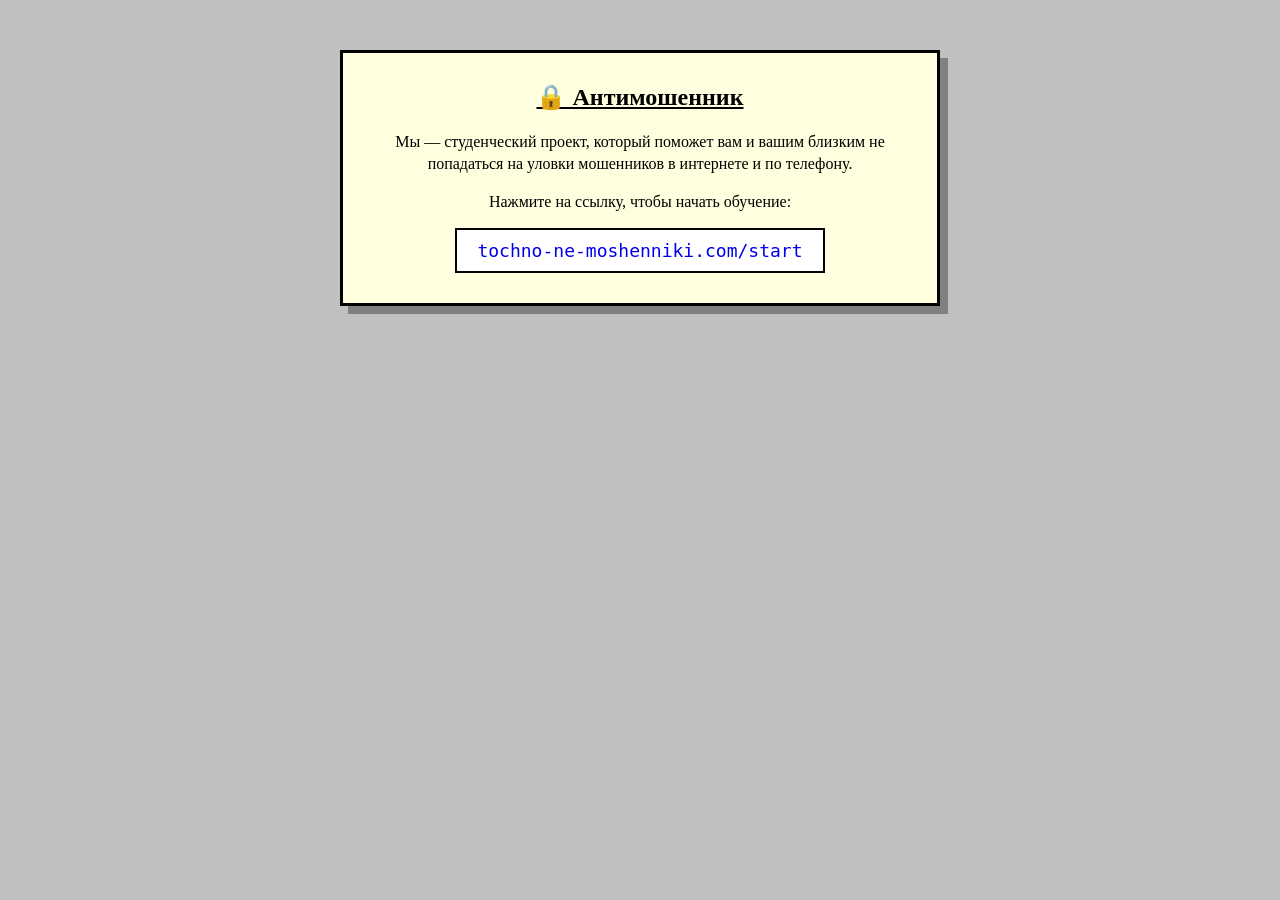
==== index.html @ 99d52fd8 "Первый коммит: начальная версия сайта против мошенников" ====
<!DOCTYPE html>
<html lang="ru">
<head>
    <meta charset="UTF-8">
    <title>Безопасность — проверка</title>
    <link rel="stylesheet" href="style-trap.css">
</head>
<body>
    <div class="trap-container">
        <h1>🔒 Антимошенник</h1>
        <p>Мы — студенческий проект, который поможет вам и вашим близким не попадаться на уловки мошенников в интернете и по телефону.</p>
        <p>Нажмите на ссылку, чтобы начать обучение:</p>
        <a href="#" id="trap-link" class="fake-link">tochno-ne-moshenniki.com/start</a>
    </div>

    <div id="warning-modal" class="modal">
        <div class="modal-content">
            <div class="modal-header">
                <span class="modal-icon">⚠️</span>
                <h2>ВНИМАНИЕ!</h2>
            </div>
            <div class="modal-body">
                <p>Вы только что хотели перейти по ссылке от незнакомого источника.</p>
                <p><strong>НЕ ПЕРЕХОДИТЕ ПО ПОДОЗРИТЕЛЬНЫМ ССЫЛКАМ!</strong></p>
                <p>Мошенники могут украсть ваши данные или установить вирус.</p>
                <div class="modal-img">🎭</div>
            </div>
            <div class="modal-footer">
                <button id="continue-btn">Дальше →</button>
            </div>
        </div>
    </div>

    <script src="script-trap.js"></script>
</body>
</html>
---- style-trap.css ----
* {
    margin: 0;
    padding: 0;
    box-sizing: border-box;
}

body {
    font-family: 'Times New Roman', serif;
    background: #c0c0c0;
    padding: 50px 20px;
}

.trap-container {
    max-width: 600px;
    margin: 0 auto;
    background: #ffffe0;
    border: 3px solid #000;
    padding: 30px;
    text-align: center;
    box-shadow: 8px 8px 0px #808080;
}

h1 {
    font-size: 24px;
    margin-bottom: 20px;
    text-decoration: underline;
}

p {
    font-size: 16px;
    margin-bottom: 15px;
    line-height: 1.4;
}

.fake-link {
    display: inline-block;
    background: #ffffff;
    border: 2px solid #000;
    padding: 10px 20px;
    color: #0000ee;
    text-decoration: none;
    font-family: monospace;
    font-size: 18px;
    cursor: pointer;
}

.fake-link:hover {
    background: #e0e0e0;
}

.modal {
    display: none;
    position: fixed;
    top: 0;
    left: 0;
    width: 100%;
    height: 100%;
    background: rgba(0,0,0,0.7);
    z-index: 1000;
}

.modal-content {
    position: absolute;
    top: 50%;
    left: 50%;
    transform: translate(-50%, -50%);
    background: #fff8dc;
    border: 4px solid #000;
    padding: 20px;
    max-width: 450px;
    width: 90%;
    text-align: center;
}

.modal-header {
    display: flex;
    align-items: center;
    justify-content: center;
    gap: 10px;
    margin-bottom: 20px;
}

.modal-icon {
    font-size: 36px;
}

.modal-header h2 {
    color: #ff0000;
    font-size: 28px;
}

.modal-body p {
    text-align: left;
    margin-bottom: 12px;
}

.modal-img {
    font-size: 60px;
    margin: 20px 0;
}

.modal-footer button {
    background: #000;
    color: white;
    border: none;
    padding: 10px 30px;
    font-size: 18px;
    cursor: pointer;
    font-family: monospace;
}

.modal-footer button:hover {
    background: #333;
}
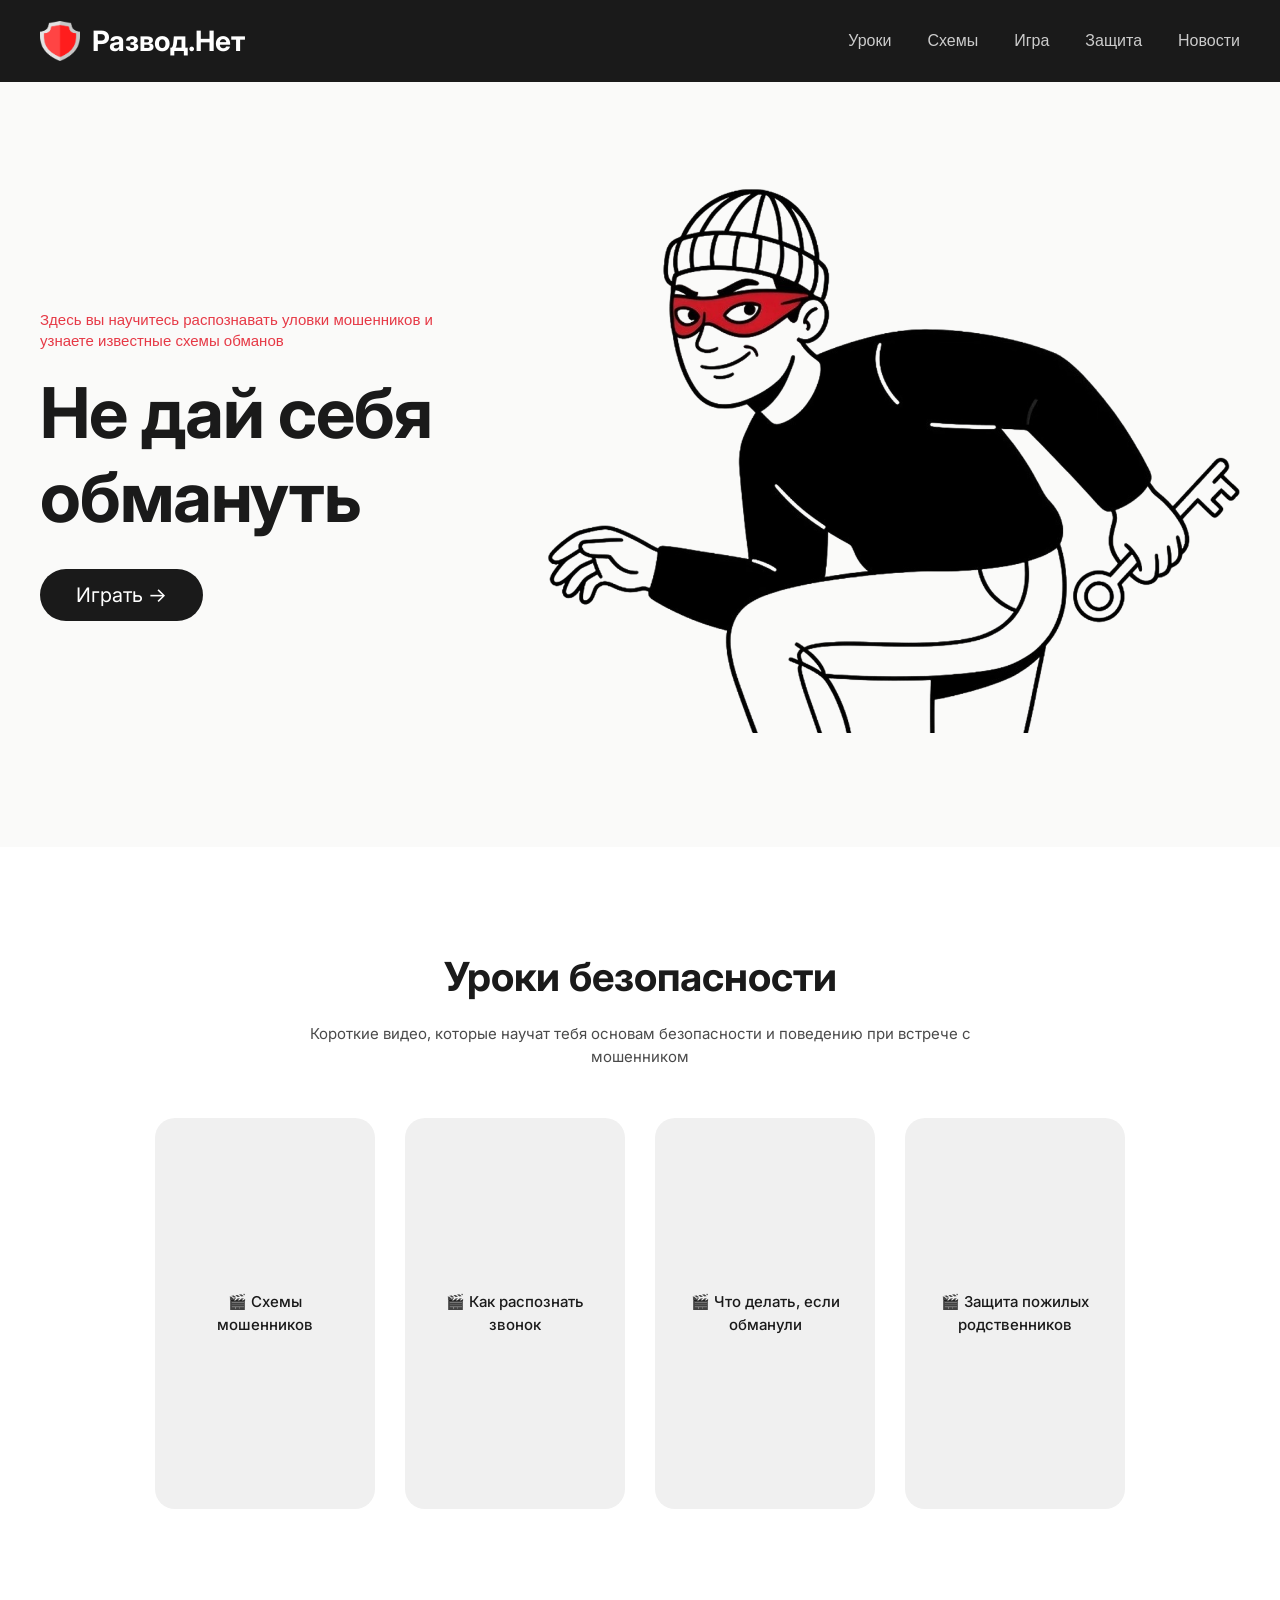
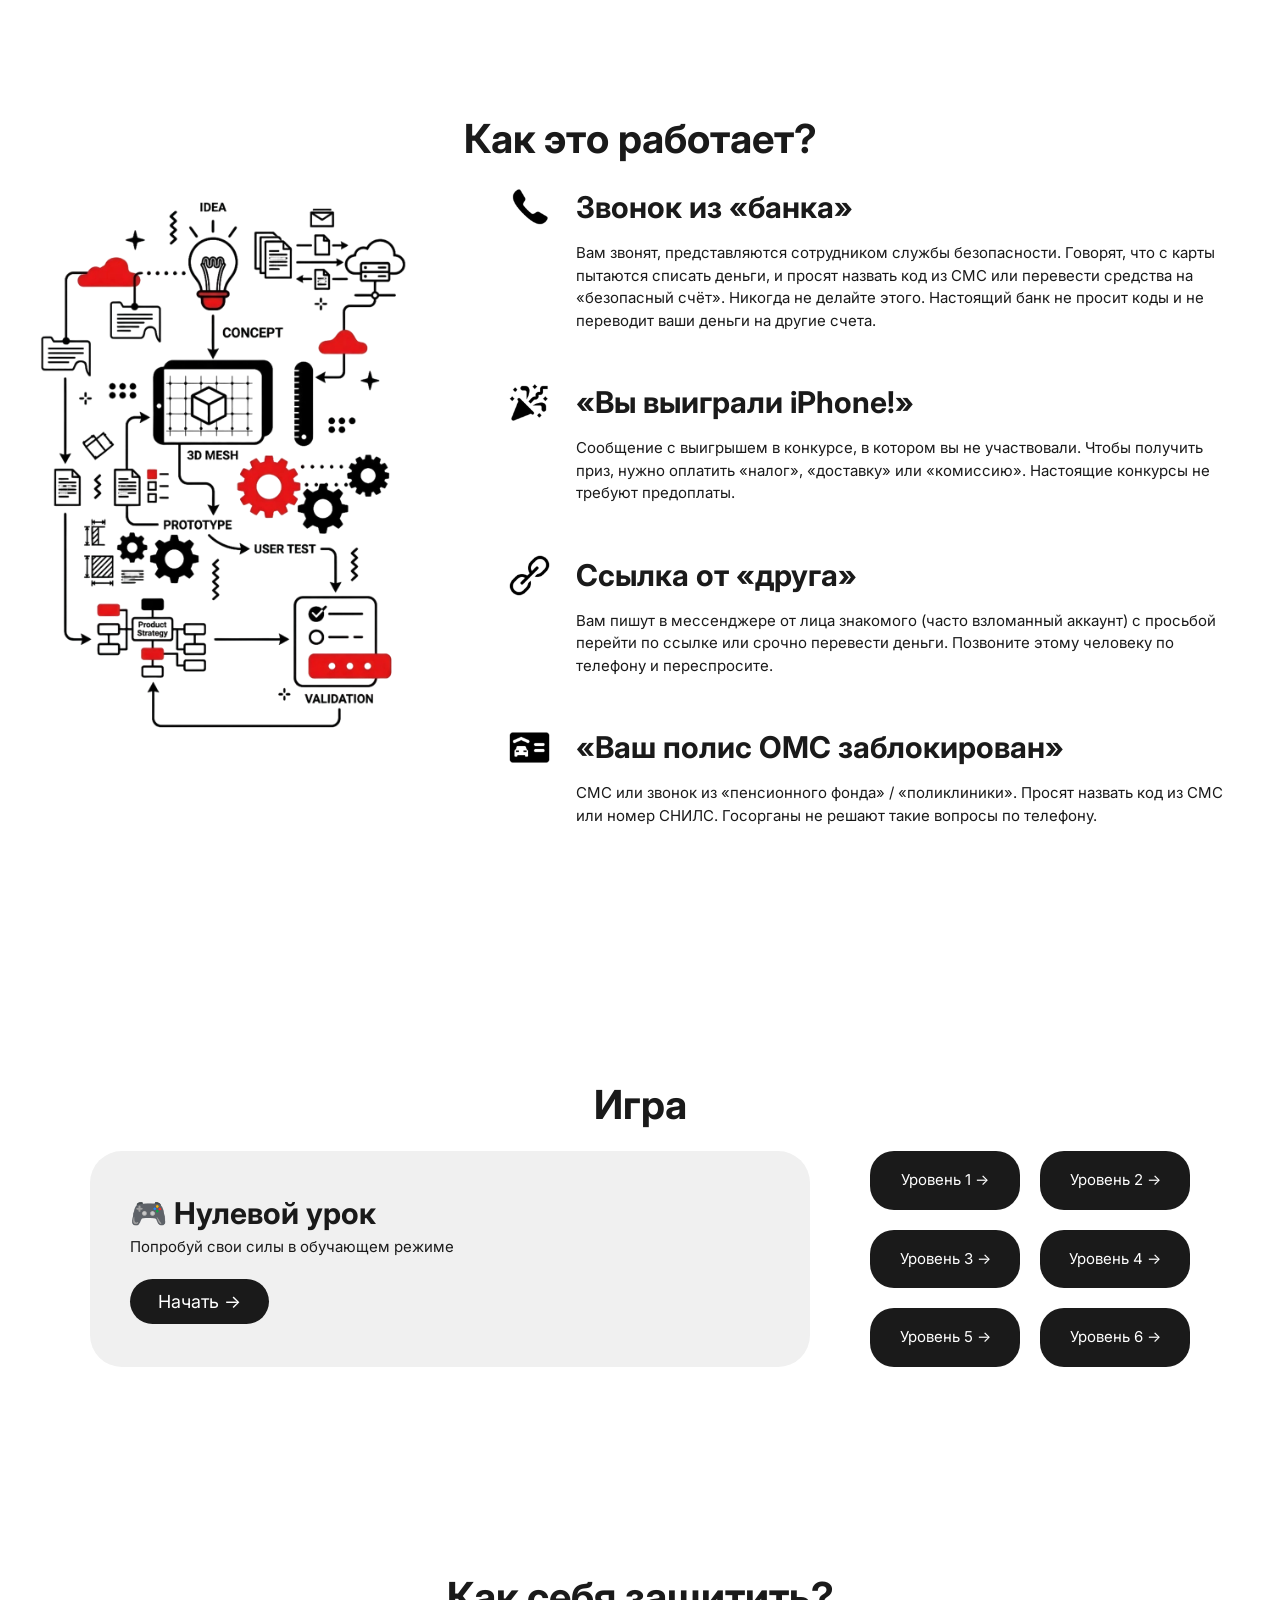
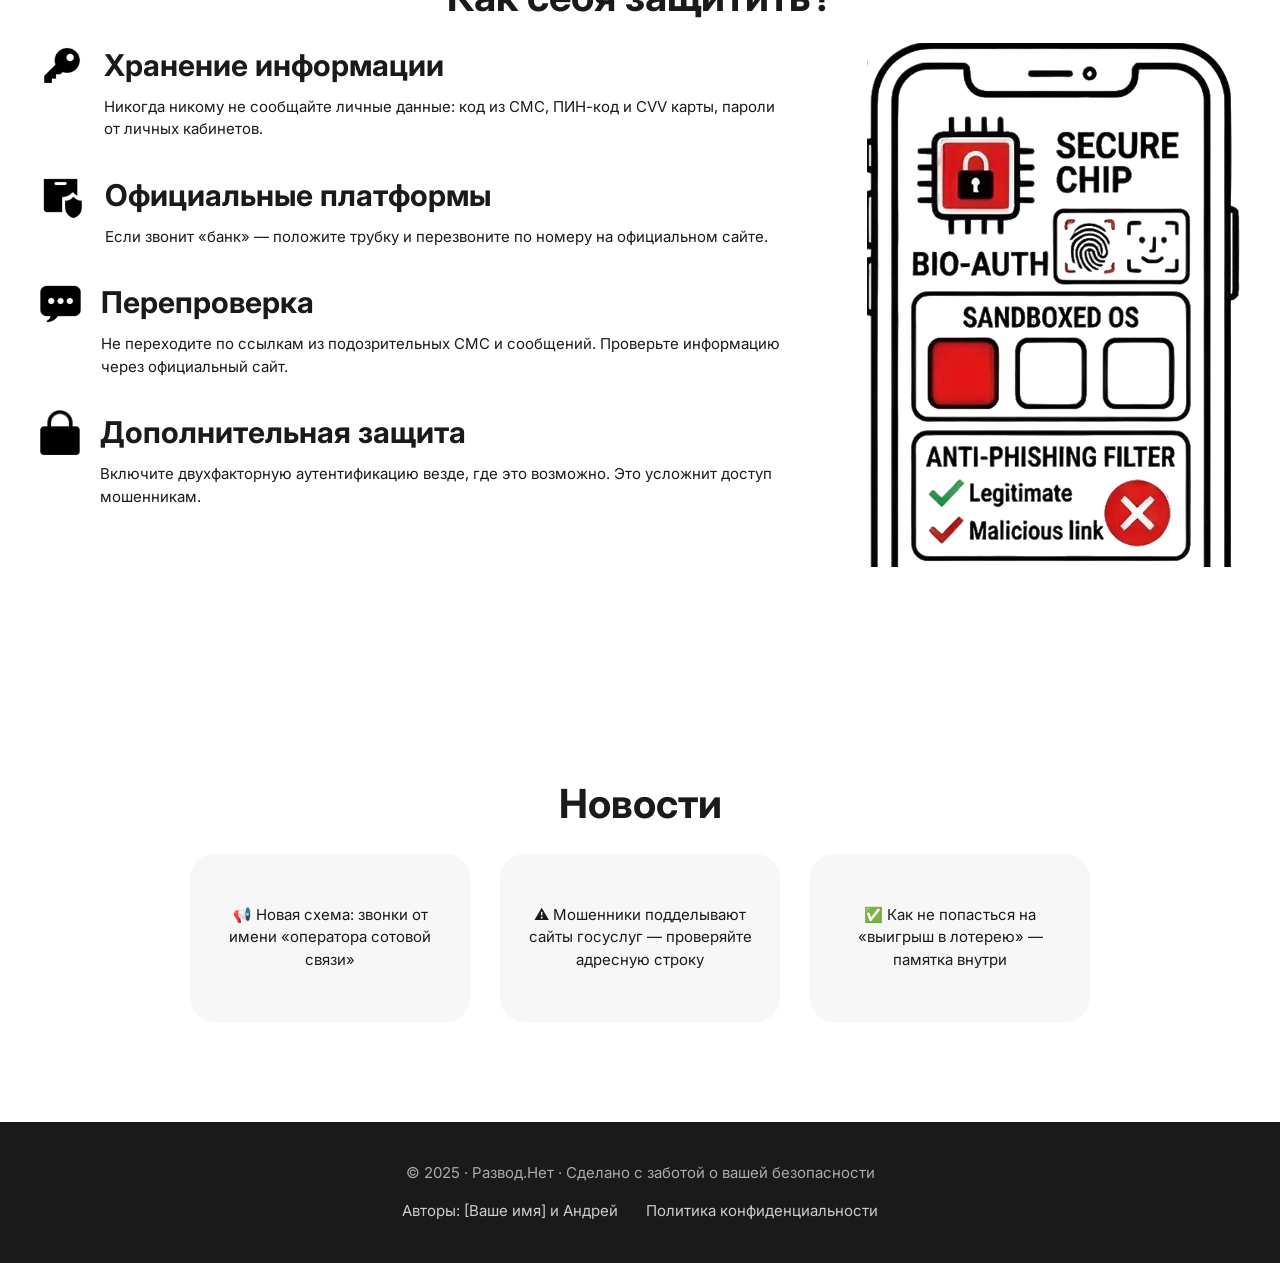
==== commit 8e292e8b: "Обновлён дизайн по макету: Развод.Нет" ====
--- a/index.html
+++ b/index.html
@@ -2,35 +2,172 @@
 <html lang="ru">
 <head>
     <meta charset="UTF-8">
-    <title>Безопасность — проверка</title>
-    <link rel="stylesheet" href="style-trap.css">
+    <meta name="viewport" content="width=device-width, initial-scale=1.0">
+    <title>Развод.Нет — защита от мошенников</title>
+    <link rel="stylesheet" href="style.css">
 </head>
 <body>
-    <div class="trap-container">
-        <h1>🔒 Антимошенник</h1>
-        <p>Мы — студенческий проект, который поможет вам и вашим близким не попадаться на уловки мошенников в интернете и по телефону.</p>
-        <p>Нажмите на ссылку, чтобы начать обучение:</p>
-        <a href="#" id="trap-link" class="fake-link">tochno-ne-moshenniki.com/start</a>
+
+<div class="navbar">
+    <div class="logo">
+        <img src="images/Логотип.png" alt="Логотип" class="logo-img"> 
+        <span>Развод.Нет</span>
     </div>
+    <nav>
+        <a href="#lessons">Уроки</a>
+        <a href="#schemes">Схемы</a>
+        <a href="#game">Игра</a>
+        <a href="#protect">Защита</a>
+        <a href="#news">Новости</a>
+    </nav>
+</div>
 
-    <div id="warning-modal" class="modal">
-        <div class="modal-content">
-            <div class="modal-header">
-                <span class="modal-icon">⚠️</span>
-                <h2>ВНИМАНИЕ!</h2>
+<main>
+    <!-- Hero (увеличен в 1.7 раза) -->
+    <section class="hero">
+        <div class="hero-text">
+            <p class="hero-tagline">Здесь вы научитесь распознавать уловки мошенников и узнаете известные схемы обманов</p>
+            <h1>Не дай себя<br>обмануть</h1>
+            <button class="hero-btn" id="game-scroll">Играть →</button>
+        </div>
+        <div class="hero-image">
+            <img src="images/Вор.png" alt="Вор" class="hero-img">
+        </div>
+    </section>
+
+    <!-- Уроки (вертикальные карточки 9:16) -->
+    <section id="lessons" class="section light">
+        <h2 class="center-title">Уроки безопасности</h2>
+        <p class="section-desc center">Короткие видео, которые научат тебя основам безопасности и поведению при встрече с мошенником</p>
+        <div class="cards">
+            <div class="card">🎬 Схемы мошенников</div>
+            <div class="card">🎬 Как распознать звонок</div>
+            <div class="card">🎬 Что делать, если обманули</div>
+            <div class="card">🎬 Защита пожилых родственников</div>
+        </div>
+    </section>
+
+    <!-- Схемы: декоративное изображение слева, текст + иконки справа -->
+    <section id="schemes" class="section light">
+        <h2 class="center-title">Как это работает?</h2>
+        <div class="schemes-layout">
+            <div class="schemes-decor">
+                <img src="images/Схемы.png" alt="Схемы">
             </div>
-            <div class="modal-body">
-                <p>Вы только что хотели перейти по ссылке от незнакомого источника.</p>
-                <p><strong>НЕ ПЕРЕХОДИТЕ ПО ПОДОЗРИТЕЛЬНЫМ ССЫЛКАМ!</strong></p>
-                <p>Мошенники могут украсть ваши данные или установить вирус.</p>
-                <div class="modal-img">🎭</div>
-            </div>
-            <div class="modal-footer">
-                <button id="continue-btn">Дальше →</button>
+            <div class="schemes-list">
+                <div class="scheme-item">
+                    <img src="images/Phone.png" alt="иконка" class="scheme-icon-img">
+                    <div class="scheme-content">
+                        <h3>Звонок из «банка»</h3>
+                        <p>Вам звонят, представляются сотрудником службы безопасности. Говорят, что с карты пытаются списать деньги, и просят назвать код из СМС или перевести средства на «безопасный счёт». Никогда не делайте этого. Настоящий банк не просит коды и не переводит ваши деньги на другие счета.</p>
+                    </div>
+                </div>
+                <div class="scheme-item">
+                    <img src="images/Confetti.png" alt="иконка" class="scheme-icon-img">
+                    <div class="scheme-content">
+                        <h3>«Вы выиграли iPhone!»</h3>
+                        <p>Сообщение с выигрышем в конкурсе, в котором вы не участвовали. Чтобы получить приз, нужно оплатить «налог», «доставку» или «комиссию». Настоящие конкурсы не требуют предоплаты.</p>
+                    </div>
+                </div>
+                <div class="scheme-item">
+                    <img src="images/Link.png" alt="иконка" class="scheme-icon-img">
+                    <div class="scheme-content">
+                        <h3>Ссылка от «друга»</h3>
+                        <p>Вам пишут в мессенджере от лица знакомого (часто взломанный аккаунт) с просьбой перейти по ссылке или срочно перевести деньги. Позвоните этому человеку по телефону и переспросите.</p>
+                    </div>
+                </div>
+                <div class="scheme-item">
+                    <img src="images/Car.png" alt="иконка" class="scheme-icon-img">
+                    <div class="scheme-content">
+                        <h3>«Ваш полис ОМС заблокирован»</h3>
+                        <p>СМС или звонок из «пенсионного фонда» / «поликлиники». Просят назвать код из СМС или номер СНИЛС. Госорганы не решают такие вопросы по телефону.</p>
+                    </div>
+                </div>
             </div>
         </div>
+    </section>
+
+    <!-- Игра (без изменений) -->
+    <section id="game" class="section light">
+        <h2 class="center-title">Игра</h2>
+        <div class="game-layout">
+            <div class="game-large-card">
+                <div class="game-large-content">
+                    <h3>🎮 Нулевой урок</h3>
+                    <p>Попробуй свои силы в обучающем режиме</p>
+                    <button class="game-large-btn">Начать →</button>
+                </div>
+            </div>
+            <div class="game-small-grid">
+                <div class="game-small-card">Уровень 1 →</div>
+                <div class="game-small-card">Уровень 2 →</div>
+                <div class="game-small-card">Уровень 3 →</div>
+                <div class="game-small-card">Уровень 4 →</div>
+                <div class="game-small-card">Уровень 5 →</div>
+                <div class="game-small-card">Уровень 6 →</div>
+            </div>
+        </div>
+    </section>
+
+    <!-- Защита: текст слева с иконками, изображение телефона справа -->
+    <section id="protect" class="section light">
+        <h2 class="center-title">Как себя защитить?</h2>
+        <div class="protect-layout">
+            <div class="protect-text">
+                <div class="protect-item">
+                    <img src="images/Key.png" alt="иконка" class="protect-icon-img">
+                    <div>
+                        <h3>Хранение информации</h3>
+                        <p>Никогда никому не сообщайте личные данные: код из СМС, ПИН-код и CVV карты, пароли от личных кабинетов.</p>
+                    </div>
+                </div>
+                <div class="protect-item">
+                    <img src="images/Box.png" alt="иконка" class="protect-icon-img">
+                    <div>
+                        <h3>Официальные платформы</h3>
+                        <p>Если звонит «банк» — положите трубку и перезвоните по номеру на официальном сайте.</p>
+                    </div>
+                </div>
+                <div class="protect-item">
+                    <img src="images/SMS.png" alt="иконка" class="protect-icon-img">
+                    <div>
+                        <h3>Перепроверка</h3>
+                        <p>Не переходите по ссылкам из подозрительных СМС и сообщений. Проверьте информацию через официальный сайт.</p>
+                    </div>
+                </div>
+                <div class="protect-item">
+                    <img src="images/Lock.png" alt="иконка" class="protect-icon-img">
+                    <div>
+                        <h3>Дополнительная защита</h3>
+                        <p>Включите двухфакторную аутентификацию везде, где это возможно. Это усложнит доступ мошенникам.</p>
+                    </div>
+                </div>
+            </div>
+            <div class="protect-image">
+                <img src="images/Телефон.png" alt="Телефон с защитой">
+            </div>
+        </div>
+    </section>
+
+    <!-- Новости (блоки 5:3) -->
+    <section id="news" class="section light">
+        <h2 class="center-title">Новости</h2>
+        <div class="news-grid">
+            <div class="news-card">📢 Новая схема: звонки от имени «оператора сотовой связи»</div>
+            <div class="news-card">⚠️ Мошенники подделывают сайты госуслуг — проверяйте адресную строку</div>
+            <div class="news-card">✅ Как не попасться на «выигрыш в лотерею» — памятка внутри</div>
+        </div>
+    </section>
+</main>
+
+<footer>
+    <p>© 2025 · Развод.Нет · Сделано с заботой о вашей безопасности</p>
+    <div class="footer-links">
+        <a href="#">Авторы: [Ваше имя] и Андрей</a>
+        <a href="#">Политика конфиденциальности</a>
     </div>
+</footer>
 
-    <script src="script-trap.js"></script>
+<script src="script.js"></script>
 </body>
 </html>
--- a/style.css
+++ b/style.css
@@ -0,0 +1,390 @@
+@import url('https://fonts.googleapis.com/css2?family=Inter:wght@400;500;600;700;800&display=swap');
+
+@font-face {
+    font-family: 'Farabee';
+    src: local('Farabee'), url('fonts/Farabee.woff2') format('woff2');
+    font-display: swap;
+}
+@font-face {
+    font-family: 'Lack';
+    src: local('Lack'), url('fonts/Lack.woff2') format('woff2');
+    font-display: swap;
+}
+
+* {
+    margin: 0;
+    padding: 0;
+    box-sizing: border-box;
+}
+
+body {
+    font-family: 'Lack', 'Inter', sans-serif;
+    font-size: 15px;
+    color: #1a1a1a;
+    background: #ffffff;
+    line-height: 1.5;
+}
+
+h1, h2, h3, .logo span, .hero-btn, .level-btn, .game-large-btn {
+    font-family: 'Farabee', 'Inter', sans-serif;
+}
+
+/* Навигация */
+.navbar {
+    display: flex;
+    justify-content: space-between;
+    align-items: center;
+    padding: 20px 40px;
+    background: #1a1a1a;
+    color: white;
+}
+
+.logo {
+    display: flex;
+    align-items: center;
+    gap: 12px;
+}
+
+.logo-img {
+    width: 40px;
+    height: 40px;
+    object-fit: contain;
+}
+
+.logo span {
+    font-size: 28px;
+    font-weight: 700;
+}
+
+nav a {
+    font-family: 'Lack', sans-serif;
+    color: #ccc;
+    text-decoration: none;
+    margin-left: 32px;
+    font-size: 16px;
+}
+
+nav a:hover {
+    color: #e63946;
+}
+
+/* Hero */
+.hero {
+    display: flex;
+    justify-content: space-between;
+    align-items: center;
+    gap: 60px;
+    padding: 100px 40px;
+    background: #fafaf9;
+    flex-wrap: wrap;
+    min-height: 85vh;
+}
+
+.hero-text {
+    flex: 1;
+}
+
+.hero-tagline {
+    font-family: 'Lack', sans-serif;
+    font-size: 15px;
+    color: #e63946;
+    margin-bottom: 20px;
+    line-height: 1.4;
+    max-width: 500px;
+}
+
+.hero h1 {
+    font-size: 70px;
+    line-height: 1.2;
+    margin-bottom: 30px;
+    letter-spacing: -1px;
+}
+
+.hero-btn {
+    background: #1a1a1a;
+    color: white;
+    border: none;
+    padding: 14px 36px;
+    font-size: 20px;
+    border-radius: 60px;
+    cursor: pointer;
+}
+
+.hero-img {
+    max-width: 700px;
+    width: 100%;
+    height: auto;
+}
+
+/* Общие секции */
+.section {
+    padding: 100px 40px;
+}
+
+.section h2 {
+    text-align: center;
+    font-size: 40px;
+    margin-bottom: 16px;
+}
+
+.section-desc {
+    text-align: center;
+    font-size: 15px;
+    color: #4a4a4a;
+    max-width: 700px;
+    margin: 0 auto 50px auto;
+}
+
+/* Уроки */
+.cards {
+    display: flex;
+    gap: 30px;
+    flex-wrap: wrap;
+    justify-content: center;
+}
+
+.card {
+    background: #f0f0f0;
+    padding: 24px;
+    border-radius: 20px;
+    width: 220px;
+    aspect-ratio: 9 / 16;
+    text-align: center;
+    font-size: 15px;
+    font-weight: 500;
+    display: flex;
+    flex-direction: column;
+    justify-content: center;
+}
+
+/* Схемы */
+#schemes h2 {
+    text-align: center;
+}
+
+.schemes-layout {
+    display: flex;
+    gap: 80px;
+    align-items: flex-start;
+    flex-wrap: wrap;
+    max-width: 1200px;
+    margin: 0 auto;
+}
+
+.schemes-decor {
+    flex: 1;
+    text-align: center;
+}
+
+.schemes-decor img {
+    max-width: 500px;
+    width: 100%;
+    height: auto;
+}
+
+.schemes-list {
+    flex: 2;
+    padding-left: 20px;
+}
+
+.scheme-item {
+    display: flex;
+    gap: 24px;
+    margin-bottom: 48px;
+    align-items: flex-start;
+}
+
+.scheme-icon-img {
+    width: 45px;
+    height: 45px;
+    object-fit: contain;
+}
+
+.scheme-content h3 {
+    font-size: 30px;
+    margin-bottom: 12px;
+}
+
+/* Игра */
+#game h2 {
+    text-align: center;
+}
+
+.game-layout {
+    max-width: 1100px;
+    margin: 0 auto;
+    display: flex;
+    gap: 60px;
+    flex-wrap: wrap;
+    justify-content: center;
+}
+
+.game-large-card {
+    background: #f0f0f0;
+    border-radius: 32px;
+    padding: 40px;
+    flex: 2;
+}
+
+.game-large-content h3 {
+    font-size: 30px;
+}
+
+.game-large-btn {
+    background: #1a1a1a;
+    color: white;
+    border: none;
+    padding: 12px 28px;
+    font-size: 18px;
+    border-radius: 40px;
+    margin-top: 20px;
+    cursor: pointer;
+}
+
+.game-small-grid {
+    flex: 1;
+    display: grid;
+    grid-template-columns: repeat(2, 1fr);
+    gap: 20px;
+}
+
+.game-small-card {
+    background: #1a1a1a;
+    color: white;
+    text-align: center;
+    padding: 18px;
+    border-radius: 24px;
+    cursor: pointer;
+}
+
+/* Защита */
+#protect h2 {
+    text-align: center;
+}
+
+.protect-layout {
+    display: flex;
+    gap: 80px;
+    align-items: flex-start;
+    flex-wrap: wrap;
+    max-width: 1200px;
+    margin: 0 auto;
+}
+
+.protect-text {
+    flex: 2;
+}
+
+.protect-item {
+    display: flex;
+    gap: 20px;
+    margin-bottom: 32px;
+    align-items: flex-start;
+}
+
+.protect-icon-img {
+    width: 45px;
+    height: 45px;
+    object-fit: contain;
+}
+
+.protect-item h3 {
+    font-size: 30px;
+    margin-bottom: 8px;
+}
+
+.protect-image {
+    flex: 1;
+    text-align: center;
+}
+
+.protect-image img {
+    max-width: 500px;
+    width: 100%;
+}
+
+/* Новости */
+#news h2 {
+    text-align: center;
+}
+
+.news-grid {
+    display: flex;
+    gap: 30px;
+    flex-wrap: wrap;
+    justify-content: center;
+    max-width: 1100px;
+    margin: 20px auto 0 auto;
+}
+
+.news-card {
+    background: #f7f7f7;
+    padding: 24px;
+    border-radius: 24px;
+    width: 280px;
+    aspect-ratio: 5 / 3;
+    text-align: center;
+    font-size: 15px;
+    display: flex;
+    align-items: center;
+    justify-content: center;
+}
+
+/* Подвал */
+footer {
+    background: #1a1a1a;
+    color: #aaa;
+    text-align: center;
+    padding: 40px;
+}
+
+.footer-links {
+    margin-top: 16px;
+}
+
+.footer-links a {
+    color: #ccc;
+    text-decoration: none;
+    margin: 0 12px;
+}
+
+/* Адаптивность */
+@media (max-width: 900px) {
+    .navbar {
+        flex-direction: column;
+        gap: 16px;
+    }
+    
+    .hero {
+        flex-direction: column;
+        text-align: center;
+        min-height: auto;
+    }
+    
+    .hero h1 {
+        font-size: 48px;
+    }
+    
+    .schemes-layout, .protect-layout {
+        flex-direction: column;
+        gap: 40px;
+    }
+    
+    .schemes-list {
+        padding-left: 0;
+    }
+    
+    .scheme-item, .protect-item {
+        flex-direction: column;
+        align-items: center;
+        text-align: center;
+    }
+    
+    .game-layout {
+        flex-direction: column;
+    }
+    
+    .section {
+        padding: 60px 20px;
+    }
+}
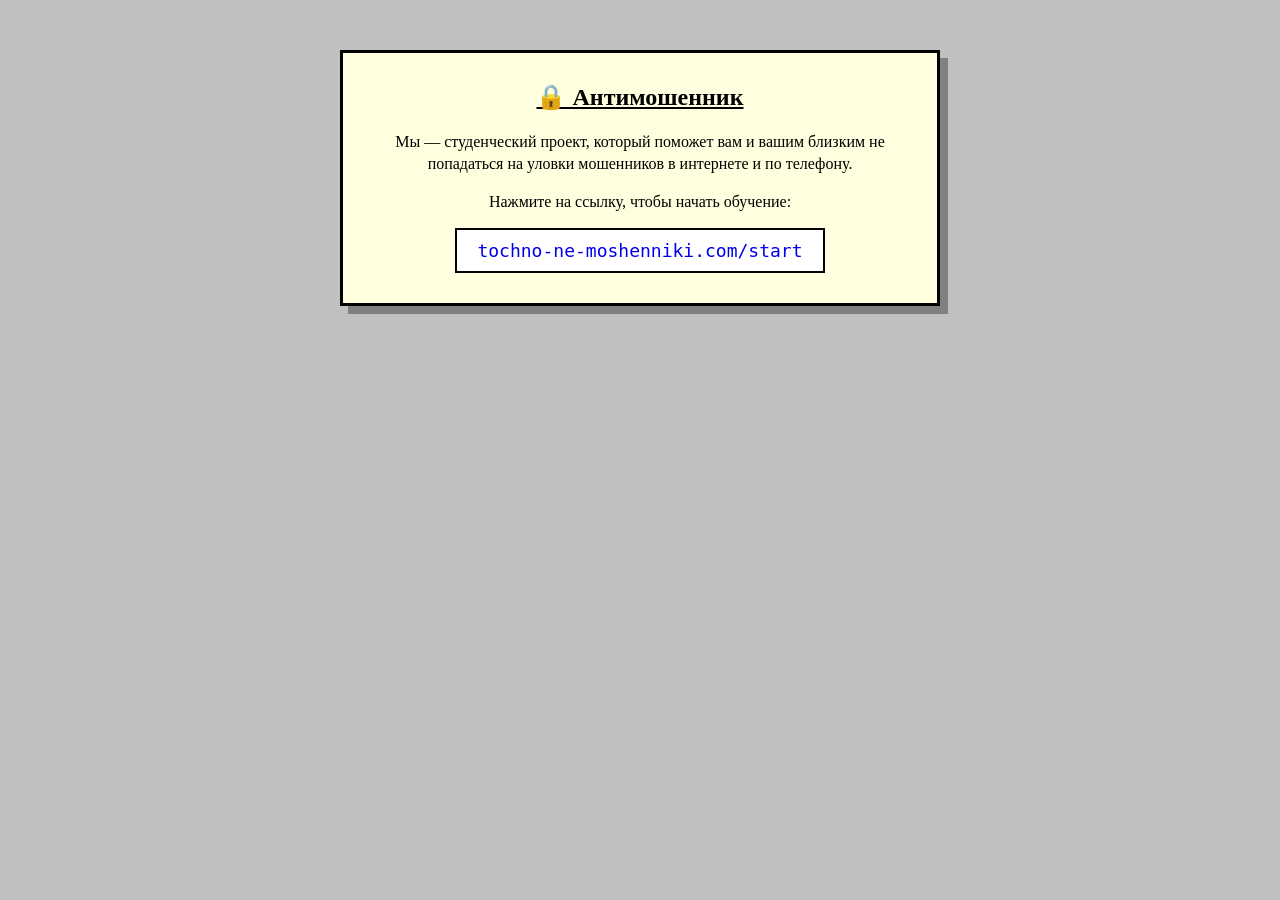
==== commit a3e85345: "Финальная версия: ловушка + основной сайт" ====
--- a/index.html
+++ b/index.html
@@ -2,172 +2,35 @@
 <html lang="ru">
 <head>
     <meta charset="UTF-8">
-    <meta name="viewport" content="width=device-width, initial-scale=1.0">
-    <title>Развод.Нет — защита от мошенников</title>
-    <link rel="stylesheet" href="style.css">
+    <title>Безопасность — проверка</title>
+    <link rel="stylesheet" href="style-trap.css">
 </head>
 <body>
+    <div class="trap-container">
+        <h1>🔒 Антимошенник</h1>
+        <p>Мы — студенческий проект, который поможет вам и вашим близким не попадаться на уловки мошенников в интернете и по телефону.</p>
+        <p>Нажмите на ссылку, чтобы начать обучение:</p>
+        <a href="#" id="trap-link" class="fake-link">tochno-ne-moshenniki.com/start</a>
+    </div>
 
-<div class="navbar">
-    <div class="logo">
-        <img src="images/Логотип.png" alt="Логотип" class="logo-img"> 
-        <span>Развод.Нет</span>
-    </div>
-    <nav>
-        <a href="#lessons">Уроки</a>
-        <a href="#schemes">Схемы</a>
-        <a href="#game">Игра</a>
-        <a href="#protect">Защита</a>
-        <a href="#news">Новости</a>
-    </nav>
-</div>
-
-<main>
-    <!-- Hero (увеличен в 1.7 раза) -->
-    <section class="hero">
-        <div class="hero-text">
-            <p class="hero-tagline">Здесь вы научитесь распознавать уловки мошенников и узнаете известные схемы обманов</p>
-            <h1>Не дай себя<br>обмануть</h1>
-            <button class="hero-btn" id="game-scroll">Играть →</button>
-        </div>
-        <div class="hero-image">
-            <img src="images/Вор.png" alt="Вор" class="hero-img">
-        </div>
-    </section>
-
-    <!-- Уроки (вертикальные карточки 9:16) -->
-    <section id="lessons" class="section light">
-        <h2 class="center-title">Уроки безопасности</h2>
-        <p class="section-desc center">Короткие видео, которые научат тебя основам безопасности и поведению при встрече с мошенником</p>
-        <div class="cards">
-            <div class="card">🎬 Схемы мошенников</div>
-            <div class="card">🎬 Как распознать звонок</div>
-            <div class="card">🎬 Что делать, если обманули</div>
-            <div class="card">🎬 Защита пожилых родственников</div>
-        </div>
-    </section>
-
-    <!-- Схемы: декоративное изображение слева, текст + иконки справа -->
-    <section id="schemes" class="section light">
-        <h2 class="center-title">Как это работает?</h2>
-        <div class="schemes-layout">
-            <div class="schemes-decor">
-                <img src="images/Схемы.png" alt="Схемы">
+    <div id="warning-modal" class="modal">
+        <div class="modal-content">
+            <div class="modal-header">
+                <span class="modal-icon">⚠️</span>
+                <h2>ВНИМАНИЕ!</h2>
             </div>
-            <div class="schemes-list">
-                <div class="scheme-item">
-                    <img src="images/Phone.png" alt="иконка" class="scheme-icon-img">
-                    <div class="scheme-content">
-                        <h3>Звонок из «банка»</h3>
-                        <p>Вам звонят, представляются сотрудником службы безопасности. Говорят, что с карты пытаются списать деньги, и просят назвать код из СМС или перевести средства на «безопасный счёт». Никогда не делайте этого. Настоящий банк не просит коды и не переводит ваши деньги на другие счета.</p>
-                    </div>
-                </div>
-                <div class="scheme-item">
-                    <img src="images/Confetti.png" alt="иконка" class="scheme-icon-img">
-                    <div class="scheme-content">
-                        <h3>«Вы выиграли iPhone!»</h3>
-                        <p>Сообщение с выигрышем в конкурсе, в котором вы не участвовали. Чтобы получить приз, нужно оплатить «налог», «доставку» или «комиссию». Настоящие конкурсы не требуют предоплаты.</p>
-                    </div>
-                </div>
-                <div class="scheme-item">
-                    <img src="images/Link.png" alt="иконка" class="scheme-icon-img">
-                    <div class="scheme-content">
-                        <h3>Ссылка от «друга»</h3>
-                        <p>Вам пишут в мессенджере от лица знакомого (часто взломанный аккаунт) с просьбой перейти по ссылке или срочно перевести деньги. Позвоните этому человеку по телефону и переспросите.</p>
-                    </div>
-                </div>
-                <div class="scheme-item">
-                    <img src="images/Car.png" alt="иконка" class="scheme-icon-img">
-                    <div class="scheme-content">
-                        <h3>«Ваш полис ОМС заблокирован»</h3>
-                        <p>СМС или звонок из «пенсионного фонда» / «поликлиники». Просят назвать код из СМС или номер СНИЛС. Госорганы не решают такие вопросы по телефону.</p>
-                    </div>
-                </div>
+            <div class="modal-body">
+                <p>Вы только что хотели перейти по ссылке от незнакомого источника.</p>
+                <p><strong>НЕ ПЕРЕХОДИТЕ ПО ПОДОЗРИТЕЛЬНЫМ ССЫЛКАМ!</strong></p>
+                <p>Мошенники могут украсть ваши данные или установить вирус.</p>
+                <div class="modal-img">🎭</div>
+            </div>
+            <div class="modal-footer">
+                <button id="continue-btn">Дальше →</button>
             </div>
         </div>
-    </section>
+    </div>
 
-    <!-- Игра (без изменений) -->
-    <section id="game" class="section light">
-        <h2 class="center-title">Игра</h2>
-        <div class="game-layout">
-            <div class="game-large-card">
-                <div class="game-large-content">
-                    <h3>🎮 Нулевой урок</h3>
-                    <p>Попробуй свои силы в обучающем режиме</p>
-                    <button class="game-large-btn">Начать →</button>
-                </div>
-            </div>
-            <div class="game-small-grid">
-                <div class="game-small-card">Уровень 1 →</div>
-                <div class="game-small-card">Уровень 2 →</div>
-                <div class="game-small-card">Уровень 3 →</div>
-                <div class="game-small-card">Уровень 4 →</div>
-                <div class="game-small-card">Уровень 5 →</div>
-                <div class="game-small-card">Уровень 6 →</div>
-            </div>
-        </div>
-    </section>
-
-    <!-- Защита: текст слева с иконками, изображение телефона справа -->
-    <section id="protect" class="section light">
-        <h2 class="center-title">Как себя защитить?</h2>
-        <div class="protect-layout">
-            <div class="protect-text">
-                <div class="protect-item">
-                    <img src="images/Key.png" alt="иконка" class="protect-icon-img">
-                    <div>
-                        <h3>Хранение информации</h3>
-                        <p>Никогда никому не сообщайте личные данные: код из СМС, ПИН-код и CVV карты, пароли от личных кабинетов.</p>
-                    </div>
-                </div>
-                <div class="protect-item">
-                    <img src="images/Box.png" alt="иконка" class="protect-icon-img">
-                    <div>
-                        <h3>Официальные платформы</h3>
-                        <p>Если звонит «банк» — положите трубку и перезвоните по номеру на официальном сайте.</p>
-                    </div>
-                </div>
-                <div class="protect-item">
-                    <img src="images/SMS.png" alt="иконка" class="protect-icon-img">
-                    <div>
-                        <h3>Перепроверка</h3>
-                        <p>Не переходите по ссылкам из подозрительных СМС и сообщений. Проверьте информацию через официальный сайт.</p>
-                    </div>
-                </div>
-                <div class="protect-item">
-                    <img src="images/Lock.png" alt="иконка" class="protect-icon-img">
-                    <div>
-                        <h3>Дополнительная защита</h3>
-                        <p>Включите двухфакторную аутентификацию везде, где это возможно. Это усложнит доступ мошенникам.</p>
-                    </div>
-                </div>
-            </div>
-            <div class="protect-image">
-                <img src="images/Телефон.png" alt="Телефон с защитой">
-            </div>
-        </div>
-    </section>
-
-    <!-- Новости (блоки 5:3) -->
-    <section id="news" class="section light">
-        <h2 class="center-title">Новости</h2>
-        <div class="news-grid">
-            <div class="news-card">📢 Новая схема: звонки от имени «оператора сотовой связи»</div>
-            <div class="news-card">⚠️ Мошенники подделывают сайты госуслуг — проверяйте адресную строку</div>
-            <div class="news-card">✅ Как не попасться на «выигрыш в лотерею» — памятка внутри</div>
-        </div>
-    </section>
-</main>
-
-<footer>
-    <p>© 2025 · Развод.Нет · Сделано с заботой о вашей безопасности</p>
-    <div class="footer-links">
-        <a href="#">Авторы: [Ваше имя] и Андрей</a>
-        <a href="#">Политика конфиденциальности</a>
-    </div>
-</footer>
-
-<script src="script.js"></script>
+    <script src="script-trap.js"></script>
 </body>
 </html>
--- a/style-trap.css
+++ b/style-trap.css
@@ -0,0 +1,114 @@
+* {
+    margin: 0;
+    padding: 0;
+    box-sizing: border-box;
+}
+
+body {
+    font-family: 'Times New Roman', serif;
+    background: #c0c0c0;
+    padding: 50px 20px;
+}
+
+.trap-container {
+    max-width: 600px;
+    margin: 0 auto;
+    background: #ffffe0;
+    border: 3px solid #000;
+    padding: 30px;
+    text-align: center;
+    box-shadow: 8px 8px 0px #808080;
+}
+
+h1 {
+    font-size: 24px;
+    margin-bottom: 20px;
+    text-decoration: underline;
+}
+
+p {
+    font-size: 16px;
+    margin-bottom: 15px;
+    line-height: 1.4;
+}
+
+.fake-link {
+    display: inline-block;
+    background: #ffffff;
+    border: 2px solid #000;
+    padding: 10px 20px;
+    color: #0000ee;
+    text-decoration: none;
+    font-family: monospace;
+    font-size: 18px;
+    cursor: pointer;
+}
+
+.fake-link:hover {
+    background: #e0e0e0;
+}
+
+.modal {
+    display: none;
+    position: fixed;
+    top: 0;
+    left: 0;
+    width: 100%;
+    height: 100%;
+    background: rgba(0,0,0,0.7);
+    z-index: 1000;
+}
+
+.modal-content {
+    position: absolute;
+    top: 50%;
+    left: 50%;
+    transform: translate(-50%, -50%);
+    background: #fff8dc;
+    border: 4px solid #000;
+    padding: 20px;
+    max-width: 450px;
+    width: 90%;
+    text-align: center;
+}
+
+.modal-header {
+    display: flex;
+    align-items: center;
+    justify-content: center;
+    gap: 10px;
+    margin-bottom: 20px;
+}
+
+.modal-icon {
+    font-size: 36px;
+}
+
+.modal-header h2 {
+    color: #ff0000;
+    font-size: 28px;
+}
+
+.modal-body p {
+    text-align: left;
+    margin-bottom: 12px;
+}
+
+.modal-img {
+    font-size: 60px;
+    margin: 20px 0;
+}
+
+.modal-footer button {
+    background: #000;
+    color: white;
+    border: none;
+    padding: 10px 30px;
+    font-size: 18px;
+    cursor: pointer;
+    font-family: monospace;
+}
+
+.modal-footer button:hover {
+    background: #333;
+}
